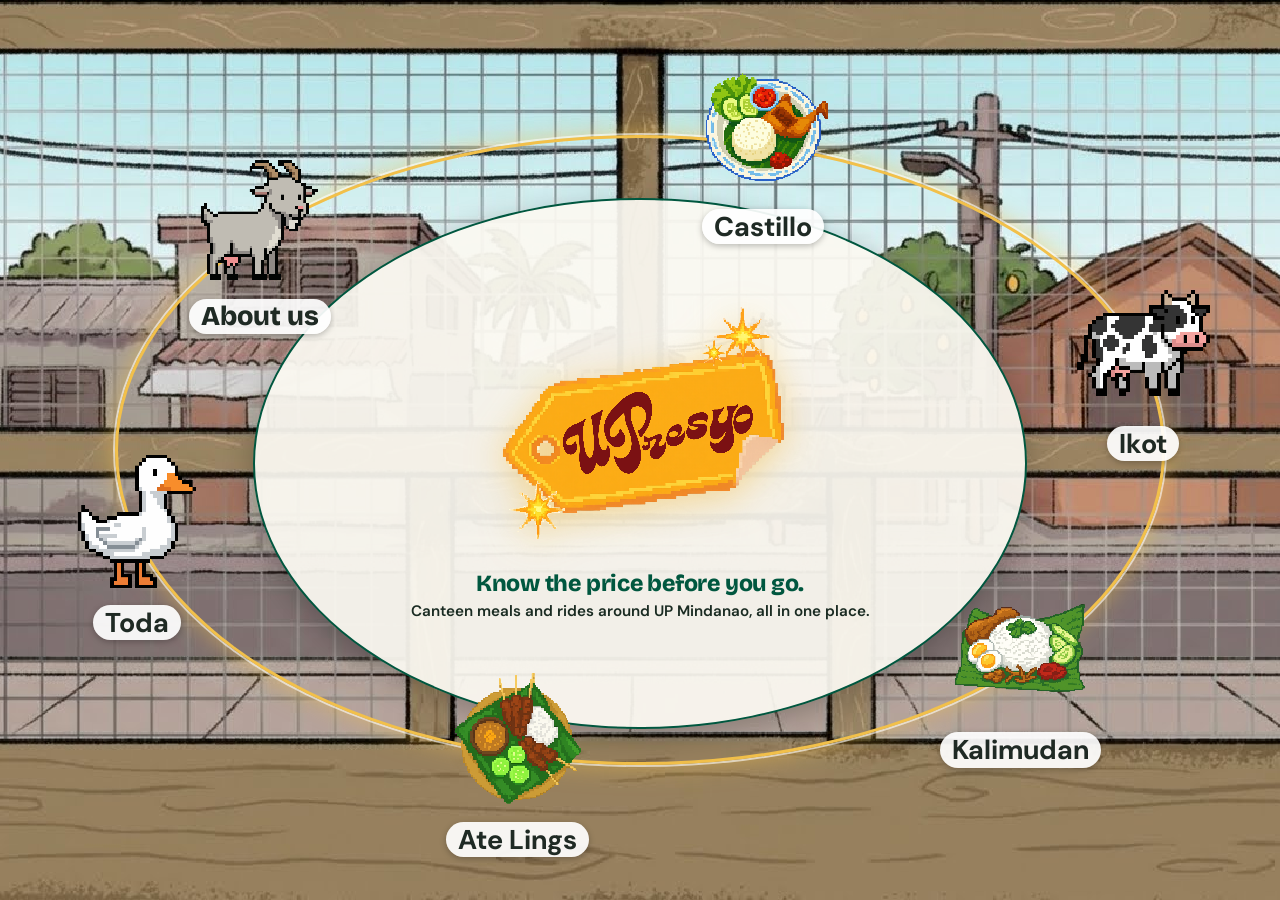
==== UPRESYO/html files/index.html @ 6b415ab0 "Update website organization and file paths" ====
<!DOCTYPE html>
<html lang="en">
<head>
  <meta charset="UTF-8">
  <meta name="viewport" content="width=device-width, initial-scale=1">
  <title>UPRESYO</title>
  <link rel="preconnect" href="https://fonts.googleapis.com">
  <link rel="preconnect" href="https://fonts.gstatic.com" crossorigin>
  <link href="https://fonts.googleapis.com/css2?family=Bricolage+Grotesque:wght@600;800&family=DM+Sans:wght@400;500;700&display=swap" rel="stylesheet">
  <link rel="stylesheet" href="../css%20files/index.css">
</head>
<body>
  <div class="frame">

    <!-- Hero stage -->
    <main class="stage">
      <div class="orbit orbit-outer"></div>
      <div class="orbit orbit-inner"></div>

      <!-- Center: logo, headline, tagline -->
      <!-- Center: logo, headline, tagline -->
<section class="hero">
    <img class="hero-logo" src="../images/finallogo.png" alt="UPRESYO Logo">
    <h1>Know the price before you go.</h1>
    <p>Canteen meals and rides around UP Mindanao, all in one place.</p>
</section>

      <!-- Canteen 1 -->
<a href="castillo.html" class="blob blob-top tint-gold">
    <img src="../images/finalcastillo.png" alt="Castillo" class="blob-img">
    <span>Castillo</span>
</a>

<!-- Jeepney -->
<a href="toda.html#ikot" class="blob blob-right tint-green">
    <img src="../images/finalikot.png" alt="Jeepney" class="blob-img">
    <span>Ikot</span>
</a>

<!-- Canteen 2 -->
<a href="eatery.html" class="blob blob-left tint-gold">
    <img src="../images/finalkalimudan.png" alt="Canteen 2" class="blob-img">
    <span>Kalimudan</span>
</a>

<!-- Canteen 3 -->
<a href="eatery.html" class="blob blob-bottom-left tint-gold">
    <img src="../images/finalatelings.png" alt="Canteen 3" class="blob-img">
    <span>Ate Lings</span>
</a>

<!-- Tricycle -->
<a href="toda.html" class="blob blob-bottom-right tint-green">
    <img src="../images/finaltoda.png" alt="Tricycle" class="blob-img">
    <span>Toda</span>
</a>

<a href="about.html" class="blob blob-top-left about-blob">
    <img src="../images/finalaboutus.png" alt="About us" class="blob-img">
    <span>About us</span>
</a>

    </main>

  </div>
  <script src="../js%20files/index.js" defer></script>
</body>
</html>
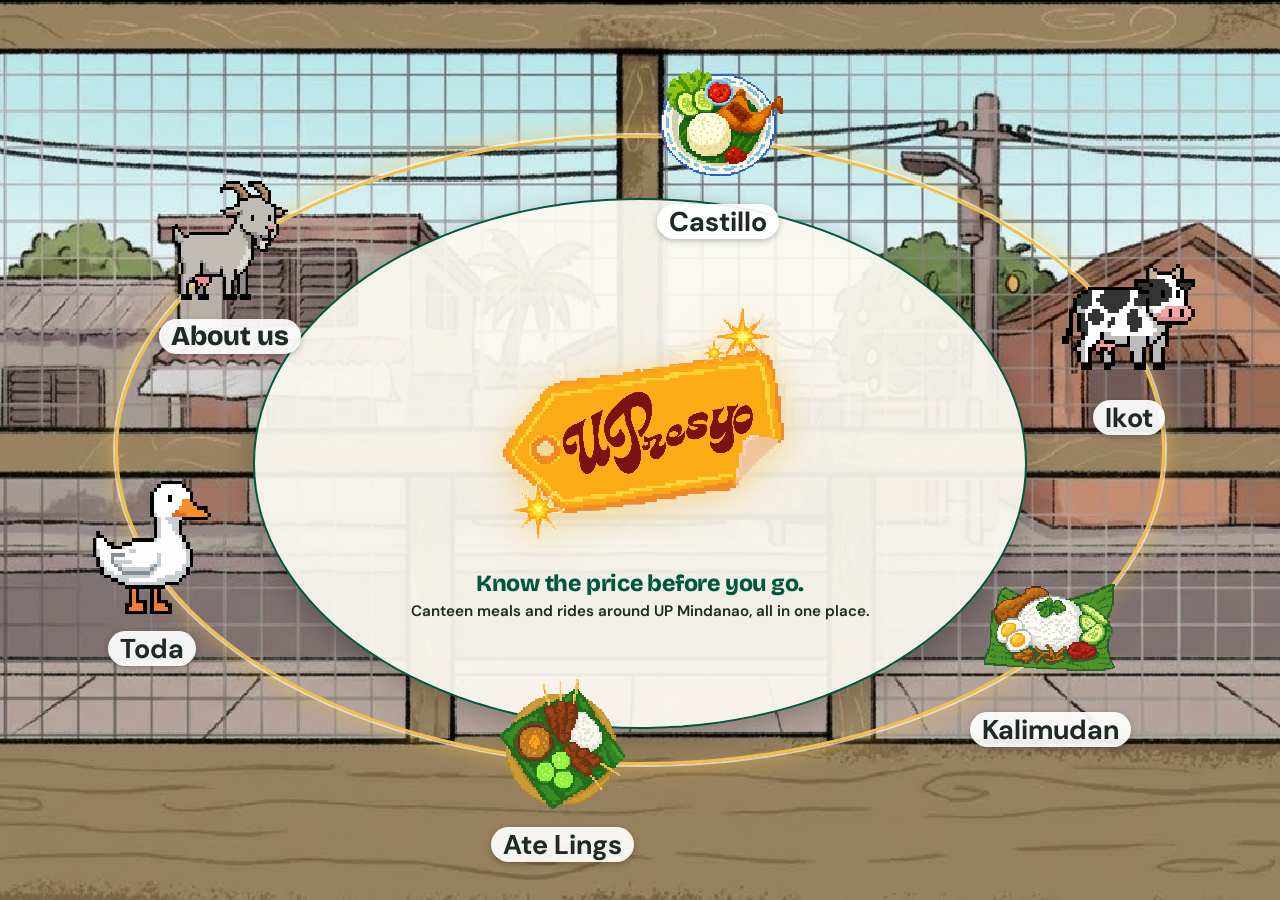
==== commit c4d3c310: "Added new pages for atelings and kalimuda" ====
--- a/UPRESYO/html files/index.html
+++ b/UPRESYO/html files/index.html
@@ -38,13 +38,13 @@
 </a>
 
 <!-- Canteen 2 -->
-<a href="eatery.html" class="blob blob-left tint-gold">
+<a href="kalimudan.html" class="blob blob-left tint-gold">
     <img src="../images/finalkalimudan.png" alt="Canteen 2" class="blob-img">
     <span>Kalimudan</span>
 </a>
 
 <!-- Canteen 3 -->
-<a href="eatery.html" class="blob blob-bottom-left tint-gold">
+<a href="atelings.html" class="blob blob-bottom-left tint-gold">
     <img src="../images/finalatelings.png" alt="Canteen 3" class="blob-img">
     <span>Ate Lings</span>
 </a>
